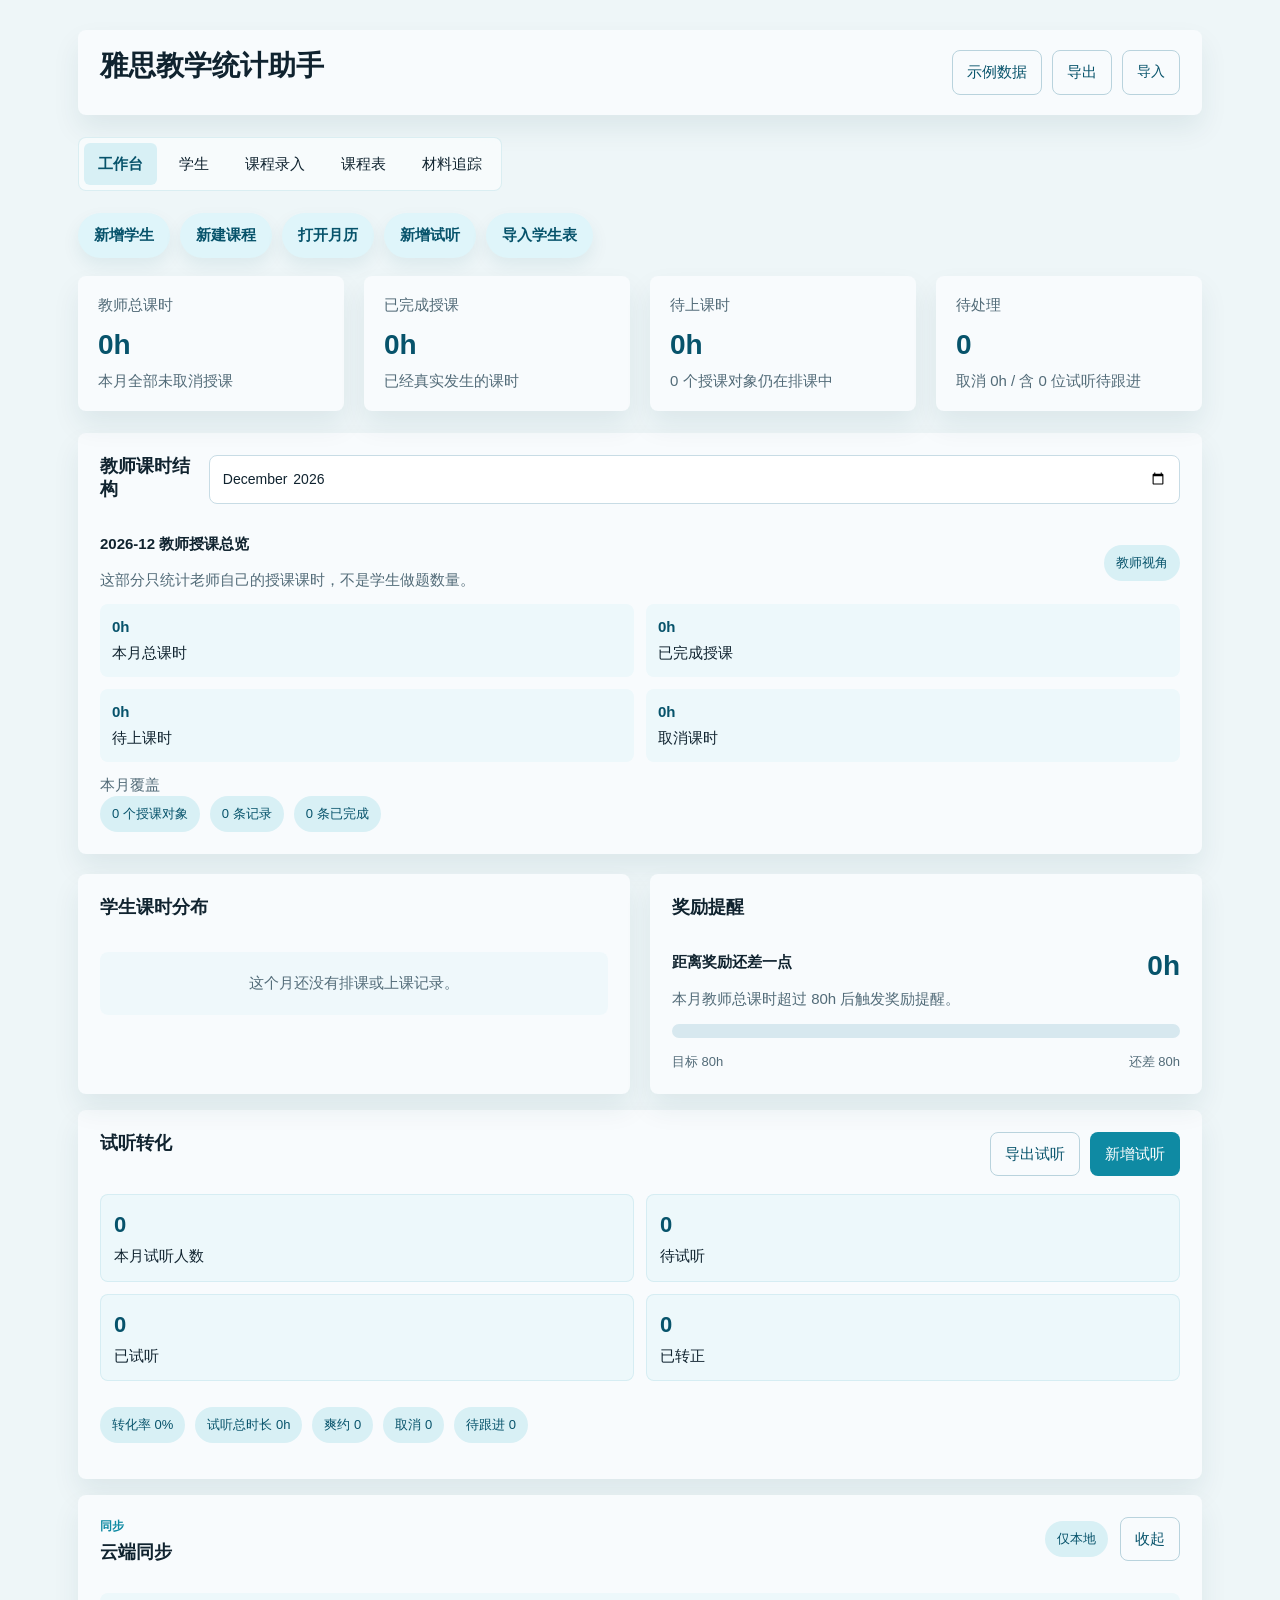
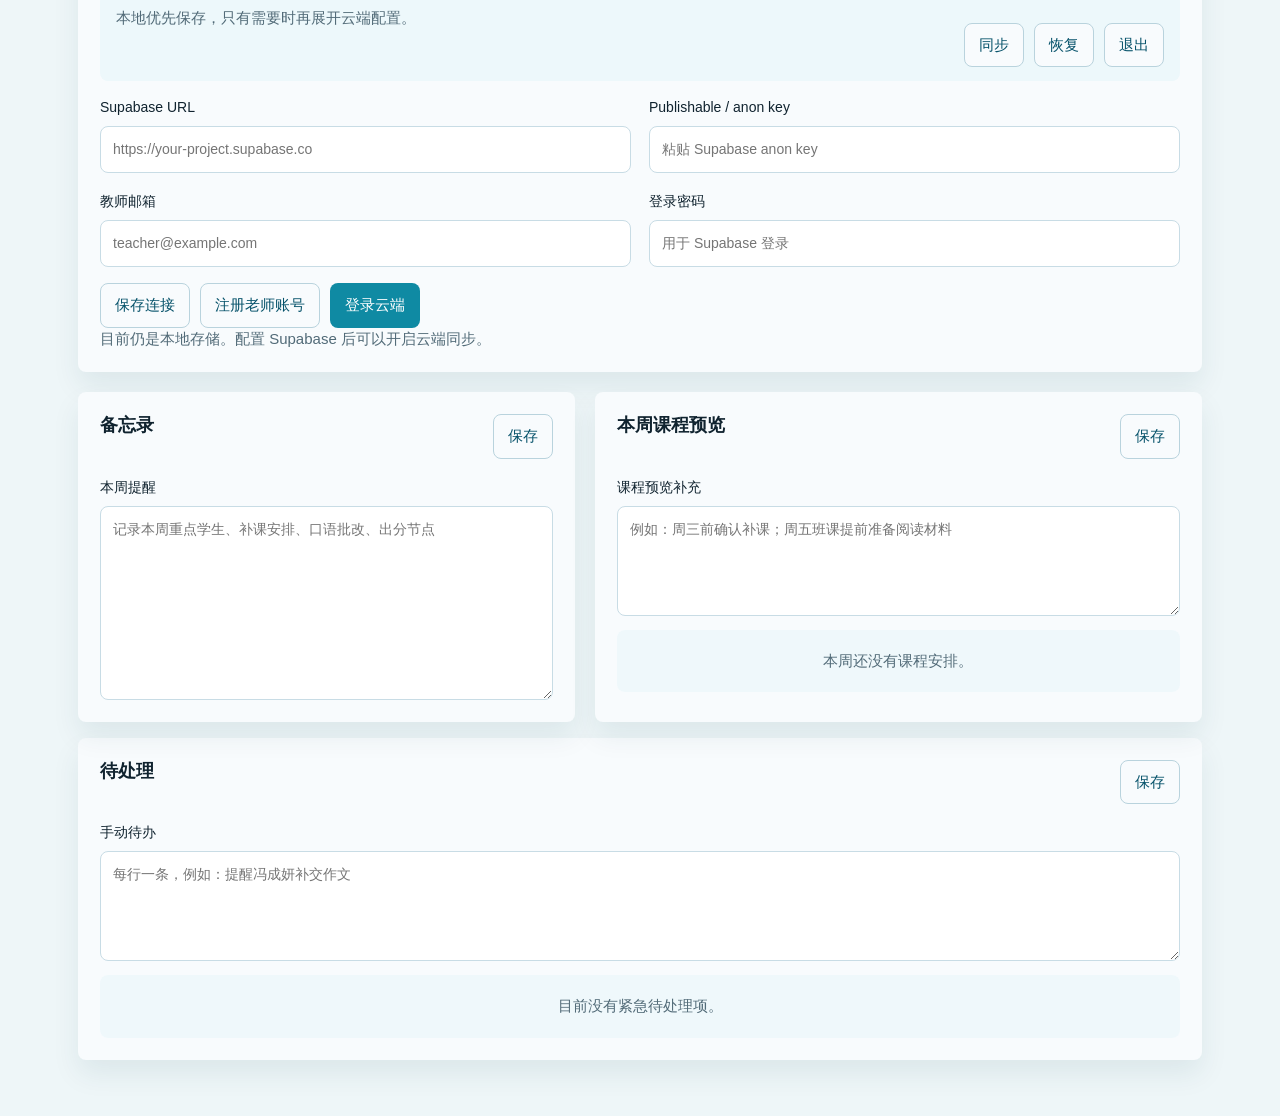
==== docs/index.html @ 9cd80e2d "Prepare GitHub Pages deployment" ====
<!DOCTYPE html>
<html lang="zh-CN">
  <head>
    <meta charset="UTF-8" />
    <meta name="viewport" content="width=device-width, initial-scale=1.0" />
    <title>雅思教学统计助手</title>
    <link rel="stylesheet" href="./style.css?v=20260521-publish" />
  </head>
  <body>
    <div class="app-shell">
      <header class="topbar">
        <div class="brand-block">
          <h1>雅思教学统计助手</h1>
        </div>
        <div class="top-actions">
          <button id="seedDemoBtn" class="ghost-btn">示例数据</button>
          <button id="exportBtn" class="ghost-btn">导出</button>
          <label class="ghost-btn import-btn">
            导入
            <input id="importInput" type="file" accept="application/json" />
          </label>
        </div>
      </header>

      <nav class="tab-bar" aria-label="主导航">
        <button class="tab-btn active" data-tab="dashboard">工作台</button>
        <button class="tab-btn" data-tab="students">学生</button>
        <button class="tab-btn" data-tab="records">课程录入</button>
        <button class="tab-btn" data-tab="schedule">课程表</button>
        <button class="tab-btn" data-tab="tracker">材料追踪</button>
      </nav>

      <section class="quick-actions" aria-label="快捷操作">
        <button class="quick-action-btn" data-quick-target="students">新增学生</button>
        <button class="quick-action-btn" data-quick-target="records">新建课程</button>
        <button class="quick-action-btn" data-quick-target="schedule">打开月历</button>
        <button class="quick-action-btn" id="openTrialModalBtn" type="button">新增试听</button>
        <button class="quick-action-btn" data-quick-trigger="student-import">导入学生表</button>
      </section>

      <section class="stats-strip" id="summaryGrid"></section>

      <main>
        <section class="tab-panel active" id="dashboard">
          <article class="panel-card priority-panel">
            <div class="panel-head">
              <h2>教师课时结构</h2>
              <input id="monthPicker" type="month" />
            </div>
            <div id="teacherOverviewPanel"></div>
          </article>

          <div class="dashboard-grid">
            <article class="panel-card">
              <div class="panel-head">
                <h2>学生课时分布</h2>
              </div>
              <div id="monthlyHours" class="stack-list compact"></div>
            </article>

            <article class="panel-card">
              <div class="panel-head">
                <h2>奖励提醒</h2>
              </div>
              <div id="rewardPanel"></div>
            </article>
          </div>

          <article class="panel-card full-width">
            <div class="panel-head">
              <h2>试听转化</h2>
              <div class="panel-actions">
                <button id="dashboardTrialExportBtn" type="button" class="ghost-btn">导出试听</button>
                <button id="dashboardTrialCreateBtn" type="button" class="primary-btn">新增试听</button>
              </div>
            </div>
            <div id="trialOverviewPanel"></div>
          </article>

          <article class="panel-card full-width cloud-panel" id="cloudPanel">
            <div class="cloud-card-head">
              <div>
                <div class="panel-kicker">同步</div>
                <h2>云端同步</h2>
              </div>
              <div class="cloud-summary-meta">
                <span id="cloudStatusBadge" class="tag">仅本地</span>
                <button id="toggleCloudPanelBtn" type="button" class="ghost-btn">收起</button>
              </div>
            </div>
            <div class="cloud-summary-bar">
              <div id="cloudSummaryText" class="cloud-summary-text">本地保存中，暂未连接云端。</div>
              <div class="cloud-actions compact-actions">
                <button id="cloudPushBtn" type="button" class="ghost-btn">同步</button>
                <button id="cloudPullBtn" type="button" class="ghost-btn">恢复</button>
                <button id="cloudLogoutBtn" type="button" class="ghost-btn">退出</button>
              </div>
            </div>
            <div id="cloudPanelBody" class="cloud-panel-body">
              <div class="cloud-grid">
                <label>
                  Supabase URL
                  <input id="cloudUrl" type="url" placeholder="https://your-project.supabase.co" />
                </label>
                <label>
                  Publishable / anon key
                  <input id="cloudAnonKey" type="password" placeholder="粘贴 Supabase anon key" />
                </label>
                <label>
                  教师邮箱
                  <input id="cloudEmail" type="email" placeholder="teacher@example.com" />
                </label>
                <label>
                  登录密码
                  <input id="cloudPassword" type="password" placeholder="用于 Supabase 登录" />
                </label>
              </div>
              <div class="cloud-actions">
                <button id="saveCloudConfigBtn" type="button" class="ghost-btn">保存连接</button>
                <button id="cloudSignUpBtn" type="button" class="ghost-btn">注册老师账号</button>
                <button id="cloudLoginBtn" type="button" class="primary-btn">登录云端</button>
              </div>
            </div>
            <div id="cloudStatusText" class="stack-meta">目前仍是本地存储。配置 Supabase 后可以开启云端同步。</div>
          </article>

          <div class="dashboard-grid dashboard-secondary">
            <article class="panel-card">
              <div class="panel-head">
                <h2>备忘录</h2>
                <button id="saveMemoBtn" type="button" class="ghost-btn">保存</button>
              </div>
              <label class="full-span">
                本周提醒
                <textarea id="memoInput" rows="8" placeholder="记录本周重点学生、补课安排、口语批改、出分节点"></textarea>
              </label>
            </article>

            <article class="panel-card">
              <div class="panel-head">
                <h2>本周课程预览</h2>
                <button id="saveWeekNoteBtn" type="button" class="ghost-btn">保存</button>
              </div>
              <label class="full-span dashboard-note">
                课程预览补充
                <textarea id="weekNoteInput" rows="4" placeholder="例如：周三前确认补课；周五班课提前准备阅读材料"></textarea>
              </label>
              <div id="dashboardWeekPanel" class="stack-list compact"></div>
            </article>
          </div>

          <article class="panel-card full-width">
            <div class="panel-head">
              <h2>待处理</h2>
              <button id="saveTodoBtn" type="button" class="ghost-btn">保存</button>
            </div>
            <label class="full-span dashboard-note">
              手动待办
              <textarea id="todoInput" rows="4" placeholder="每行一条，例如：提醒冯成妍补交作文"></textarea>
            </label>
            <div id="followUpList" class="stack-list"></div>
          </article>
        </section>

        <section class="tab-panel" id="students">
          <div class="workspace-grid">
            <article class="panel-card">
              <div class="panel-head">
                <h2>学生列表</h2>
                <div class="panel-actions">
                  <a class="ghost-btn" href="./student-import-template.xlsx" download>Excel范本</a>
                  <label class="ghost-btn import-btn">
                    导入学生Excel
                    <input id="studentExcelInput" type="file" accept=".xlsx,.csv" />
                  </label>
                </div>
              </div>
              <div id="studentList" class="stack-list"></div>
            </article>

            <article class="panel-card">
              <div class="panel-head">
                <h2>学生资料</h2>
              </div>
              <form id="studentForm" class="form-grid">
                <input type="hidden" id="studentId" />
                <label>
                  学生姓名
                  <input id="studentName" type="text" placeholder="例如：Luna" required />
                </label>
                <div class="field-shell">
                  <span class="field-title">考试类型</span>
                  <input id="studentExam" type="hidden" />
                  <div id="studentExamPicker" class="segmented-row"></div>
                </div>
                <div class="field-shell">
                  <span class="field-title">语言基础</span>
                  <input id="studentFoundation" type="hidden" />
                  <div id="studentFoundationPicker" class="segmented-row"></div>
                </div>
                <label>
                  当前基础分数
                  <input id="studentFoundationScore" type="text" placeholder="例如：IELTS 5.5 / TOEFL 80" />
                </label>
                <div class="field-shell">
                  <div class="field-head">
                    <span class="field-title">目标分数</span>
                    <strong id="studentTargetDisplay">6.5</strong>
                  </div>
                  <input id="studentTargetRange" type="range" />
                  <div id="studentTargetTicks" class="range-ticks"></div>
                </div>
                <input id="studentTarget" type="hidden" />
                <label>
                  考试日期
                  <input id="studentExamDate" type="date" />
                </label>
                <div class="field-shell full-span">
                  <span class="field-title">课程类型</span>
                  <input id="studentCourseMode" type="hidden" />
                  <div id="studentCourseModePicker" class="segmented-row"></div>
                  <div class="form-grid compact-grid">
                    <label>
                      套餐
                      <select id="studentPackagePlan"></select>
                    </label>
                    <label>
                      课时量
                      <input id="studentPackageHours" type="number" min="0" step="1" placeholder="可手动调整" />
                    </label>
                  </div>
                </div>
                <label id="studentClassNameField" class="full-span" hidden>
                  所属班级（班课用）
                  <input id="studentClassName" type="text" list="classNameSuggestions" placeholder="例如：雅思强化春季班" />
                </label>
                <datalist id="classNameSuggestions"></datalist>
                <label>
                  匹配助教
                  <select id="studentAssistant">
                    <option value="未匹配">未匹配</option>
                    <option value="Polla">Polla</option>
                    <option value="其他助教">其他助教</option>
                  </select>
                </label>
                <label class="full-span">
                  备注
                  <textarea id="studentNotes" rows="4" placeholder="记录考试日期、学习风格或特殊情况"></textarea>
                </label>
                <div class="form-actions full-span">
                  <button type="submit" class="primary-btn">保存学生</button>
                  <button type="button" id="resetStudentBtn" class="ghost-btn">清空</button>
                </div>
              </form>
            </article>
          </div>
        </section>

        <section class="tab-panel" id="records">
          <div class="workspace-grid record-workspace">
            <article class="panel-card">
              <div class="panel-head">
                <h2>课程录入</h2>
              </div>
              <form id="recordForm" class="record-form">
                <input type="hidden" id="recordId" />
                <input type="hidden" id="recordDuration" />

                <div class="form-grid">
                  <label>
                    授课对象
                    <select id="recordStudent" required></select>
                  </label>
                  <label>
                    日期
                    <input id="recordDate" type="date" required />
                  </label>
                  <label>
                    状态
                    <select id="recordStatus">
                      <option value="scheduled">已排课</option>
                      <option value="completed">已完成</option>
                      <option value="cancelled">已取消</option>
                    </select>
                  </label>
                </div>
                <div id="recordTargetMeta" class="tracker-summary"></div>
                <div class="record-compact-bar">
                  <div id="recordSectionSummary" class="stack-meta">已自动收起低频项。</div>
                  <button id="collapseRecordSectionsBtn" type="button" class="ghost-btn">收起次要项</button>
                </div>

                <section class="form-section">
                  <div class="section-head">
                    <h3>本节课聚焦</h3>
                    <p>先选主讲方向，再补一句课堂总结；其他区域只在这节课确实涉及的时候填写。</p>
                  </div>
                  <input id="recordLessonFocus" type="hidden" />
                  <div id="recordLessonFocusPicker" class="segmented-row"></div>
                  <label class="full-span">
                    本节课核心内容
                    <textarea id="recordLessonSummary" rows="3" placeholder="例如：听力 Part3 定位 + 选择题陷阱拆解；口语 Part2 先搭故事线，再补细节"></textarea>
                  </label>
                  <div id="recordFocusHint" class="section-inline-note"></div>
                </section>

                <section class="form-section interaction-section is-collapsible" data-record-section="interaction">
                  <div class="section-head section-head-collapsible">
                    <h3>老师交互（可选）</h3>
                    <p>只记录值得回看的提问、回应和下次引导。</p>
                    <button type="button" class="ghost-btn section-toggle-btn" data-toggle-record-section="interaction">展开</button>
                  </div>
                  <div class="form-section-body">
                    <div class="interaction-grid">
                      <label>
                        课堂提问
                        <textarea id="recordTeacherPrompt" rows="3" placeholder="例如：让学生复述 Part3 选择题定位步骤，并追问为什么排除 B"></textarea>
                      </label>
                      <label>
                        学生回应
                        <textarea id="recordStudentResponse" rows="3" placeholder="例如：能说出关键词，但同义替换判断还不够稳定"></textarea>
                      </label>
                      <label class="full-span">
                        下次引导
                        <textarea id="recordNextGuidance" rows="3" placeholder="例如：下节课先用 10 分钟口头复盘定位流程，再进入新题训练"></textarea>
                      </label>
                    </div>
                    <div class="interaction-presets" aria-label="常用交互模板">
                      <button type="button" class="chip-btn" data-interaction-preset="复述解题步骤">复述步骤</button>
                      <button type="button" class="chip-btn" data-interaction-preset="解释错误原因">解释错因</button>
                      <button type="button" class="chip-btn" data-interaction-preset="限时口头反馈">口头反馈</button>
                      <button type="button" class="chip-btn" data-interaction-preset="下次先复盘">下次复盘</button>
                    </div>
                  </div>
                </section>

                <section class="form-section">
                  <div class="section-head">
                    <h3>上课时间</h3>
                    <p>用时段来记录一节课，让老师和学生都能看到时间投入的分量。</p>
                  </div>
                  <div class="time-zone-card">
                    <div class="form-grid compact-grid">
                      <label>
                        开始时间
                        <input id="recordStartTime" type="time" required />
                      </label>
                      <label>
                        结束时间
                        <input id="recordEndTime" type="time" required />
                      </label>
                    </div>
                    <div class="time-preset-row" aria-label="常用课时时长">
                      <button type="button" class="chip-btn" data-duration-hours="1">1h</button>
                      <button type="button" class="chip-btn" data-duration-hours="1.5">1.5h</button>
                      <button type="button" class="chip-btn" data-duration-hours="2">2h</button>
                      <button type="button" class="chip-btn" data-duration-hours="3">3h</button>
                    </div>
                    <div class="time-weight">
                      <div class="time-weight-meta">
                        <span class="field-title">本节课时长</span>
                        <strong id="recordDurationDisplay">2.0h</strong>
                      </div>
                      <div class="time-weight-track">
                        <div id="recordTimeWeightBar" class="time-weight-bar"></div>
                      </div>
                      <div class="time-weight-notes">
                        <span>08:00</span>
                        <span>12:00</span>
                        <span>16:00</span>
                        <span>20:00</span>
                        <span>24:00</span>
                      </div>
                    </div>
                  </div>
                </section>

                <section class="form-section is-collapsible" data-record-section="lesson-tags">
                  <div class="section-head section-head-collapsible">
                    <h3>授课内容</h3>
                    <p>这里只放这节课真正讲到的模块。没有覆盖的板块可以不填，不需要把听说读写都勾一遍。</p>
                    <button type="button" class="ghost-btn section-toggle-btn" data-toggle-record-section="lesson-tags">展开</button>
                  </div>
                  <div class="form-section-body">
                    <div id="lessonTagPicker" class="chip-grid"></div>
                    <div class="custom-module-row">
                      <input id="customLessonTagInput" type="text" placeholder="输入新的课堂模块，例如：口语模考" />
                      <button id="addCustomLessonTagBtn" type="button" class="ghost-btn">添加模块</button>
                    </div>
                  </div>
                </section>

                <section class="form-section teaching-content-section is-collapsible" data-record-section="materials">
                  <div class="section-head section-head-collapsible">
                    <h3>教材模块（可选）</h3>
                    <p>如果这节课用了具体题号，再补在这里。口语课、策略课或讲评课可以直接略过。</p>
                    <button type="button" class="ghost-btn section-toggle-btn" data-toggle-record-section="materials">展开</button>
                  </div>
                  <div class="form-section-body">
                    <div class="material-builder">
                      <div class="builder-grid">
                        <label>
                          模块
                          <select id="builderModule">
                            <option value="listening">剑雅听力</option>
                            <option value="reading">剑雅阅读</option>
                            <option value="external-reading">外刊精读</option>
                          </select>
                        </label>
                        <label>
                          套数
                          <select id="builderSeries"></select>
                        </label>
                        <label>
                          Test
                          <select id="builderTest">
                            <option value="1">Test 1</option>
                            <option value="2">Test 2</option>
                            <option value="3">Test 3</option>
                            <option value="4">Test 4</option>
                          </select>
                        </label>
                      </div>

                      <div id="builderPartPicker" class="chip-grid"></div>

                      <div class="form-actions">
                        <button type="button" id="addCompletedMaterialsBtn" class="primary-btn">加入本次课堂</button>
                        <button type="button" id="addAssignedMaterialsBtn" class="ghost-btn">加入课后作业</button>
                      </div>
                    </div>
                  </div>
                </section>

                <section class="form-section preview-section is-collapsible" data-record-section="preview">
                  <div class="section-head section-head-collapsible">
                    <h3>已选内容</h3>
                    <p>这里会汇总你刚刚加进来的课堂题号和作业题号。</p>
                    <button type="button" class="ghost-btn section-toggle-btn" data-toggle-record-section="preview">展开</button>
                  </div>
                  <div class="form-section-body preview-section-body">
                    <div>
                      <div class="section-mini">本次课堂</div>
                      <div id="completedPreview" class="preview-list"></div>
                    </div>
                    <div>
                      <div class="section-mini">课后作业</div>
                      <div id="assignedPreview" class="preview-list"></div>
                    </div>
                  </div>
                </section>

                <section class="form-section teaching-content-section is-collapsible" data-record-section="writing">
                  <div class="section-head section-head-collapsible">
                    <h3>写作补充（如本节涉及）</h3>
                    <p>只有这节课真的讲到写作，再记录 Task 题型和课堂表现。</p>
                    <button type="button" class="ghost-btn section-toggle-btn" data-toggle-record-section="writing">展开</button>
                  </div>
                  <div class="form-section-body">
                    <div class="writing-panel">
                      <div class="section-mini">Task 1 题型</div>
                      <div id="writingTask1Picker" class="chip-grid"></div>
                      <div class="section-mini">Task 2 题型</div>
                      <div id="writingTask2Picker" class="chip-grid"></div>
                      <label class="full-span">
                        写作情况
                        <textarea id="recordWritingNote" rows="3" placeholder="例如：Task2审题偏宽，段落论证需要补例子"></textarea>
                      </label>
                    </div>
                  </div>
                </section>

                <section class="form-section is-collapsible" data-record-section="suggestions">
                  <div class="section-head section-head-collapsible">
                    <h3>自动建议</h3>
                    <p>一对一会按个人进度推荐下一题；班课请按班级进度手动布置。</p>
                    <button type="button" class="ghost-btn section-toggle-btn" data-toggle-record-section="suggestions">展开</button>
                  </div>
                  <div class="form-section-body">
                    <div id="recordSuggestionBox" class="suggestion-row"></div>
                  </div>
                </section>

                <section class="form-section homework-section is-collapsible" data-record-section="homework">
                  <div class="section-head section-head-collapsible">
                    <h3>课后作业（可空）</h3>
                    <p>有作业就写，没有也可以直接保存。</p>
                    <button type="button" class="ghost-btn section-toggle-btn" data-toggle-record-section="homework">收起</button>
                  </div>
                  <div class="form-section-body">
                    <div class="form-grid">
                      <label>
                        上次作业完成度（选填）
                        <input id="recordHomeworkCompletion" type="number" min="0" max="100" step="5" value="0" />
                      </label>
                      <label class="full-span">
                        本次课后作业（可空）
                        <textarea id="recordHomeworkNote" rows="3" placeholder="例如：复听 C16 Test3 Part3；整理选择题陷阱；写一篇 Task2 提纲"></textarea>
                      </label>
                    </div>
                  </div>
                </section>

                <section class="form-section is-collapsible" data-record-section="feedback">
                  <div class="section-head section-head-collapsible">
                    <h3>课程反馈预览</h3>
                    <p>系统会优先抓取本节课核心内容，再结合作业安排，自动生成一版可直接发送的反馈。</p>
                    <button type="button" class="ghost-btn section-toggle-btn" data-toggle-record-section="feedback">展开</button>
                  </div>
                  <div class="form-section-body">
                    <div class="helper-box">
                      <textarea id="recordFeedbackPreview" class="feedback-preview" rows="6" readonly placeholder="录入课堂内容和课后作业后，这里会自动生成课程反馈"></textarea>
                      <div class="form-actions">
                        <button id="copyRecordFeedbackBtn" type="button" class="primary-btn">复制课程反馈</button>
                      </div>
                    </div>
                  </div>
                </section>

                <section class="form-section is-collapsible" data-record-section="notes">
                  <div class="section-head section-head-collapsible">
                    <h3>课堂备注</h3>
                    <p>只在需要补充课堂表现、学生反应或下节课目标时再展开。</p>
                    <button type="button" class="ghost-btn section-toggle-btn" data-toggle-record-section="notes">展开</button>
                  </div>
                  <div class="form-section-body">
                    <label class="full-span">
                      课堂备注
                      <textarea id="recordNotes" rows="3" placeholder="补充课堂表现、问题点或下节课目标"></textarea>
                    </label>
                  </div>
                </section>

                <div class="form-actions">
                  <button id="saveRecordBtn" type="submit" class="primary-btn">保存记录</button>
                  <button id="saveAndCopyRecordBtn" type="submit" class="ghost-btn">保存并复制反馈</button>
                  <button type="button" id="resetRecordBtn" class="ghost-btn">清空</button>
                  <div id="recordSaveStatus" class="save-status" aria-live="polite"></div>
                </div>
              </form>
            </article>
            <div id="recordList" hidden></div>
          </div>
        </section>

        <section class="tab-panel" id="schedule">
          <article class="panel-card">
            <div class="panel-head">
              <div>
                <div class="panel-kicker">班课 · 试听 · 课表</div>
                <h2>月历课程表</h2>
              </div>
              <div class="panel-actions">
                <button id="scheduleTrialCreateBtn" type="button" class="primary-btn">新增试听</button>
                <button id="trialExportBtn" type="button" class="ghost-btn">导出试听</button>
                <button id="scheduleTodayBtn" type="button" class="ghost-btn">今天</button>
                <input id="scheduleAnchorDate" type="month" />
              </div>
            </div>
            <div id="scheduleInsightPanel" class="schedule-insight-grid"></div>
            <div id="scheduleWeekRange" class="tracker-summary"></div>
            <div id="scheduleWeekHeader" class="schedule-week-header"></div>
            <div id="scheduleBoard" class="schedule-board"></div>
          </article>

          <div class="schedule-workspace">
            <article class="panel-card">
              <div class="panel-head">
                <h2>当天课程</h2>
              </div>
              <div id="scheduleAgenda" class="stack-list"></div>
            </article>

            <article class="panel-card">
              <div class="panel-head">
                <h2>班课进度</h2>
              </div>
              <div id="classCohortPanel" class="stack-list compact"></div>
            </article>
          </div>

          <article class="panel-card full-width">
            <div class="panel-head">
              <h2>试听名单</h2>
              <div class="panel-actions">
                <button id="scheduleTrialCreateSecondaryBtn" type="button" class="ghost-btn">录入试听</button>
              </div>
            </div>
            <div id="trialPipelinePanel" class="trial-pipeline"></div>
            <div id="trialList" class="stack-list"></div>
          </article>
        </section>

        <section class="tab-panel" id="tracker">
          <article class="panel-card">
            <div class="filter-grid">
              <label>
                学生
                <select id="trackerStudent"></select>
              </label>
              <label>
                模块
                <select id="trackerModule">
                  <option value="listening">剑雅听力</option>
                  <option value="reading">剑雅阅读</option>
                  <option value="external-reading">外刊精读</option>
                </select>
              </label>
              <label>
                套数
                <select id="trackerSeries"></select>
              </label>
            </div>

            <div id="trackerSummary" class="tracker-summary"></div>

            <div class="helper-box">
              <div class="section-mini">推荐下次布置</div>
              <div id="trackerSuggestions" class="suggestion-row"></div>
            </div>
          </article>

          <div class="dashboard-grid tracker-grid">
            <article class="panel-card">
              <div class="panel-head">
                <h2>待完成</h2>
              </div>
              <div id="pendingMaterials" class="stack-list compact"></div>
            </article>
            <article class="panel-card">
              <div class="panel-head">
                <h2>最近完成</h2>
              </div>
              <div id="completedMaterials" class="stack-list compact"></div>
            </article>
          </div>

          <article class="panel-card full-width">
            <div class="panel-head">
              <h2>材料总表</h2>
            </div>
            <div id="trackerCatalog" class="catalog-grid"></div>
          </article>
        </section>
      </main>
    </div>

    <div id="trialModal" class="modal-shell" hidden>
      <div id="trialModalBackdrop" class="modal-backdrop"></div>
      <div class="modal-dialog" role="dialog" aria-modal="true" aria-labelledby="trialModalTitle">
        <div class="panel-head">
          <div>
            <div class="panel-kicker">试听</div>
            <h2 id="trialModalTitle">试听学生录入</h2>
          </div>
          <button id="closeTrialModalBtn" type="button" class="ghost-btn">关闭</button>
        </div>
        <form id="trialForm" class="form-grid">
          <input type="hidden" id="trialId" />
          <label>
            学生姓名
            <input id="trialName" type="text" placeholder="例如：Mia" required />
          </label>
          <label>
            联系方式
            <input id="trialContact" type="text" placeholder="微信 / 手机 / 备注" />
          </label>
          <label>
            来源渠道
            <select id="trialSource">
              <option value="转介绍">转介绍</option>
              <option value="社媒">社媒</option>
              <option value="老学员">老学员</option>
              <option value="校区咨询">校区咨询</option>
              <option value="其他">其他</option>
            </select>
          </label>
          <label>
            考试类型
            <select id="trialExam">
              <option value="IELTS">IELTS</option>
              <option value="TOEFL">TOEFL</option>
              <option value="PTE">PTE</option>
              <option value="DET">DET</option>
            </select>
          </label>
          <label>
            当前基础
            <select id="trialFoundation">
              <option value="零基础">零基础</option>
              <option value="薄弱">薄弱</option>
              <option value="中等">中等</option>
              <option value="较稳">较稳</option>
              <option value="冲分">冲分</option>
            </select>
          </label>
          <label>
            目标分数
            <input id="trialTarget" type="text" placeholder="例如：6.5" />
          </label>
          <label>
            试听日期
            <input id="trialDate" type="date" required />
          </label>
          <label>
            试听形式
            <select id="trialMode">
              <option value="线上">线上</option>
              <option value="线下">线下</option>
            </select>
          </label>
          <label>
            开始时间
            <input id="trialStartTime" type="time" required />
          </label>
          <label>
            结束时间
            <input id="trialEndTime" type="time" required />
          </label>
          <label>
            试听状态
            <select id="trialStatus">
              <option value="scheduled">已预约</option>
              <option value="completed">已试听</option>
              <option value="no-show">爽约</option>
              <option value="cancelled">取消</option>
              <option value="converted">已转正</option>
              <option value="paused">暂不跟进</option>
            </select>
          </label>
          <label>
            下次跟进
            <input id="trialFollowUpDate" type="date" />
          </label>
          <label class="full-span">
            试听情况
            <textarea id="trialFeedback" rows="3" placeholder="记录课堂反馈、意向程度、家长反应"></textarea>
          </label>
          <label class="full-span">
            备注
            <textarea id="trialNotes" rows="3" placeholder="记录价格沟通、待回访点、材料需求"></textarea>
          </label>
          <div class="form-actions full-span">
            <button id="cancelTrialBtn" type="button" class="ghost-btn">取消</button>
            <button type="submit" class="primary-btn">保存试听</button>
            <button id="resetTrialBtn" type="button" class="ghost-btn">清空</button>
          </div>
        </form>
      </div>
    </div>

    <script src="./app.js?v=20260521-publish"></script>
  </body>
</html>
---- docs/style.css ----
:root {
  color-scheme: light;
  --bg: #eef6f8;
  --panel: #f8fbfd;
  --panel-strong: #ffffff;
  --line: #c8dce5;
  --text: #10232f;
  --muted: #526b78;
  --brand: #0f8aa3;
  --brand-deep: #07536b;
  --brand-soft: #d8f0f5;
  --brand-soft-2: #edf8fb;
  --trial: #4f7ecb;
  --trial-soft: #dde8ff;
  --trial-soft-2: #f3f7ff;
  --warn: #6b8f2a;
  --danger: #b84a62;
  --shadow: 0 14px 28px rgba(15, 63, 82, 0.08);
  --font-ui: "SF Pro Text", "PingFang SC", "Hiragino Sans GB", "Microsoft YaHei", sans-serif;
  font-family: var(--font-ui);
}

* {
  box-sizing: border-box;
}

[hidden] {
  display: none !important;
}

body {
  margin: 0;
  background: var(--bg);
  color: var(--text);
  font-family: var(--font-ui);
  font-size: 15px;
  line-height: 1.5;
}

body.modal-open {
  overflow: hidden;
}

button,
input,
select,
textarea {
  font: inherit;
}

button:focus-visible,
a:focus-visible,
input:focus-visible,
select:focus-visible,
textarea:focus-visible {
  outline: 2px solid rgba(15, 138, 163, 0.58);
  outline-offset: 2px;
}

a {
  text-decoration: none;
}

button,
.import-btn {
  cursor: pointer;
}

.app-shell {
  max-width: 1180px;
  margin: 0 auto;
  padding: 30px 28px 56px;
}

.topbar {
  display: flex;
  justify-content: space-between;
  gap: 16px;
  align-items: flex-start;
  margin-bottom: 22px;
  padding: 20px 22px;
  border-radius: 8px;
  background: var(--panel);
  border: 0;
  box-shadow: var(--shadow);
}

.brand-block {
  min-width: 0;
}

.eyebrow {
  margin: 0 0 6px;
  color: var(--brand);
  font-size: 12px;
  font-weight: 700;
  letter-spacing: 0;
  text-transform: uppercase;
}

h1,
h2,
h3,
p {
  margin-top: 0;
}

h1 {
  margin-bottom: 0;
  font-size: 28px;
  line-height: 1.12;
  letter-spacing: 0;
}

h2 {
  font-size: 18px;
  line-height: 1.3;
}

h3 {
  font-size: 15px;
  line-height: 1.35;
}

.subcopy {
  max-width: 52ch;
  margin-bottom: 0;
  color: var(--muted);
  line-height: 1.6;
}

.top-actions,
.form-actions,
.panel-actions,
.cloud-actions,
.tracker-summary,
.suggestion-row {
  display: flex;
  gap: 10px;
  flex-wrap: wrap;
}

.primary-btn,
.ghost-btn,
.chip-btn,
.filter-chip,
.material-chip,
.preview-chip,
.import-btn {
  border: 1px solid transparent;
  border-radius: 8px;
  padding: 10px 14px;
  transition: background 180ms ease, border-color 180ms ease, color 180ms ease, transform 180ms ease;
}

.primary-btn {
  background: var(--brand);
  color: #fff;
}

.ghost-btn,
.import-btn {
  background: var(--panel);
  border-color: #b9d3dd;
  color: var(--brand-deep);
}

.chip-btn,
.filter-chip,
.material-chip,
.preview-chip {
  background: var(--brand-soft);
  color: var(--brand-deep);
}

.primary-btn:hover,
.ghost-btn:hover,
.chip-btn:hover,
.filter-chip:hover,
.material-chip:hover,
.preview-chip:hover,
.import-btn:hover {
  transform: translateY(-1px);
}

.import-btn input {
  display: none;
}

.stats-strip,
.dashboard-grid,
.dashboard-secondary,
.workspace-grid,
.form-grid,
.filter-grid,
.builder-grid {
  display: grid;
  gap: 20px;
}

.quick-actions {
  display: flex;
  flex-wrap: wrap;
  gap: 10px;
  margin-bottom: 18px;
}

.quick-action-btn {
  border: 0;
  border-radius: 999px;
  padding: 11px 16px;
  background: #dff5fa;
  color: var(--brand-deep);
  font-weight: 700;
  box-shadow: 0 8px 18px rgba(7, 83, 107, 0.08);
}

.stats-strip {
  grid-template-columns: repeat(4, minmax(0, 1fr));
  margin-bottom: 22px;
}

.dashboard-grid {
  grid-template-columns: repeat(2, minmax(0, 1fr));
  margin-top: 20px;
}

.dashboard-secondary {
  margin-top: 20px;
  grid-template-columns: minmax(0, 0.9fr) minmax(0, 1.1fr);
}

.cloud-panel {
  margin-top: 20px;
}

.cloud-card-head,
.cloud-summary-bar,
.cloud-summary-meta {
  display: flex;
  justify-content: space-between;
  gap: 12px;
  align-items: flex-start;
}

.cloud-card-head {
  margin-bottom: 14px;
}

.panel-kicker {
  margin-bottom: 6px;
  color: var(--brand);
  font-size: 12px;
  font-weight: 700;
  letter-spacing: 0;
}

.cloud-summary-meta {
  align-items: center;
}

.cloud-summary-bar {
  padding: 14px 16px;
  border-radius: 8px;
  background: var(--brand-soft-2);
}

.cloud-summary-text {
  color: var(--muted);
}

.cloud-panel-body {
  margin-top: 16px;
}

.cloud-panel.is-collapsed .cloud-panel-body {
  display: none;
}

.compact-actions {
  justify-content: flex-end;
}

.cloud-grid {
  display: grid;
  grid-template-columns: repeat(2, minmax(0, 1fr));
  gap: 18px;
}

.cloud-actions {
  margin-top: 16px;
}

.priority-panel {
  border-color: #95c5d2;
  background: #f3fbfd;
}

.workspace-grid {
  grid-template-columns: minmax(300px, 0.72fr) minmax(0, 1.28fr);
  align-items: start;
}

.record-workspace {
  max-width: 980px;
  margin: 0 auto;
  grid-template-columns: 1fr;
}

.tracker-grid {
  margin-top: 14px;
}

.schedule-insight-grid,
.schedule-workspace,
.trial-pipeline {
  display: grid;
  gap: 14px;
}

.schedule-insight-grid {
  grid-template-columns: repeat(4, minmax(0, 1fr));
  margin-bottom: 16px;
}

.schedule-workspace {
  grid-template-columns: minmax(0, 1.12fr) minmax(300px, 0.88fr);
  align-items: start;
  margin-top: 16px;
}

.trial-pipeline {
  grid-template-columns: repeat(4, minmax(0, 1fr));
  margin-bottom: 16px;
}

.summary-card,
.panel-card {
  background: var(--panel);
  border: 0;
  border-radius: 8px;
  box-shadow: var(--shadow);
}

.summary-card {
  min-height: 108px;
  padding: 18px 20px;
}

.summary-label,
label,
.section-head p,
.section-mini,
.summary-note,
.stack-meta,
.catalog-status,
.field-title,
.time-weight-notes,
.schedule-day-label,
.schedule-empty {
  color: var(--muted);
}

.summary-value {
  margin: 8px 0 4px;
  font-size: 28px;
  font-weight: 700;
  color: var(--brand-deep);
}

.tab-bar {
  display: inline-flex;
  gap: 8px;
  padding: 6px;
  margin-bottom: 22px;
  border-radius: 8px;
  background: rgba(248, 252, 253, 0.86);
  border: 0;
  box-shadow: inset 0 0 0 1px rgba(15, 138, 163, 0.12);
  position: sticky;
  top: 12px;
  z-index: 20;
  backdrop-filter: blur(12px);
}

.tab-btn {
  border: 0;
  background: transparent;
  color: var(--text);
  border-radius: 6px;
  padding: 10px 14px;
}

.tab-btn.active {
  background: var(--brand-soft);
  color: var(--brand-deep);
  font-weight: 600;
}

.tab-panel {
  display: none;
}

.tab-panel.active {
  display: block;
}

.panel-card {
  padding: 22px;
}

.panel-head,
.section-head {
  display: flex;
  justify-content: space-between;
  gap: 12px;
  align-items: flex-start;
}

.panel-head {
  margin-bottom: 18px;
}

.section-head p {
  margin-bottom: 0;
  font-size: 13px;
}

.full-width {
  margin-top: 16px;
}

.compact {
  gap: 14px;
}

.stack-list {
  display: grid;
  gap: 12px;
}

.stack-item {
  padding: 14px;
  border: 0;
  border-radius: 8px;
  background: var(--panel-strong);
}

.stack-item.is-current {
  box-shadow: inset 4px 0 0 var(--brand);
  background: var(--brand-soft-2);
}

.stack-item h3 {
  margin-bottom: 6px;
}

.stack-actions {
  display: flex;
  gap: 8px;
  flex-wrap: wrap;
  margin-top: 12px;
}

.record-compact-bar {
  display: flex;
  justify-content: space-between;
  gap: 12px;
  align-items: center;
  flex-wrap: wrap;
  padding: 12px 14px;
  border-radius: 8px;
  background: rgba(237, 248, 251, 0.72);
}

.record-form,
.form-grid,
.filter-grid,
.builder-grid {
  gap: 18px;
}

.form-grid {
  grid-template-columns: repeat(2, minmax(0, 1fr));
}

.filter-grid,
.builder-grid {
  grid-template-columns: repeat(3, minmax(0, 1fr));
}

.filter-grid {
  align-items: end;
}

label {
  display: grid;
  gap: 8px;
  font-size: 14px;
  color: var(--text);
}

.field-shell {
  display: grid;
  gap: 12px;
  padding: 16px;
  border: 0;
  border-radius: 8px;
  background: var(--brand-soft-2);
}

.field-head {
  display: flex;
  align-items: center;
  justify-content: space-between;
  gap: 10px;
}

.field-head strong {
  color: var(--brand-deep);
  font-size: 15px;
}

.segmented-row {
  display: flex;
  flex-wrap: wrap;
  gap: 10px;
}

.range-ticks {
  display: grid;
  gap: 8px;
  font-size: 12px;
  color: var(--muted);
}

#studentTargetTicks {
  grid-template-columns: repeat(6, minmax(0, 1fr));
}

.range-ticks span {
  text-align: center;
}

.compact-grid {
  align-items: start;
}

input,
select,
textarea {
  width: 100%;
  border: 1px solid var(--line);
  border-radius: 8px;
  padding: 12px;
  background: var(--panel-strong);
  color: var(--text);
  font-size: 14px;
}

textarea {
  resize: vertical;
  min-height: 108px;
}

input[type="range"] {
  padding: 0;
  border: 0;
  background: transparent;
  appearance: none;
  height: 26px;
}

input[type="range"]::-webkit-slider-runnable-track {
  height: 8px;
  border-radius: 999px;
  background: linear-gradient(90deg, #bce8f0, #0f8aa3);
}

input[type="range"]::-webkit-slider-thumb {
  appearance: none;
  width: 20px;
  height: 20px;
  margin-top: -6px;
  border-radius: 50%;
  background: var(--brand-deep);
  border: 3px solid #ffffff;
  box-shadow: 0 4px 12px rgba(46, 109, 88, 0.2);
}

input[type="range"]::-moz-range-track {
  height: 8px;
  border-radius: 999px;
  background: linear-gradient(90deg, #bce8f0, #0f8aa3);
}

input[type="range"]::-moz-range-thumb {
  width: 20px;
  height: 20px;
  border: 3px solid #ffffff;
  border-radius: 50%;
  background: var(--brand-deep);
  box-shadow: 0 4px 12px rgba(46, 109, 88, 0.2);
}

select:disabled {
  opacity: 0.5;
}

.full-span {
  grid-column: 1 / -1;
}

.form-section {
  margin: 26px 0;
  padding-top: 4px;
  border-top: 0;
}

.form-section.is-collapsible {
  padding: 16px 18px;
  border-radius: 8px;
  background: rgba(246, 251, 253, 0.78);
}

.section-head-collapsible {
  display: grid;
  grid-template-columns: minmax(0, 1fr) auto;
  gap: 6px 12px;
  align-items: center;
}

.section-head-collapsible h3,
.section-head-collapsible p {
  grid-column: 1;
}

.section-head-collapsible .section-toggle-btn {
  grid-column: 2;
  grid-row: 1 / span 2;
}

.section-toggle-btn {
  flex: 0 0 auto;
  min-width: 76px;
}

.form-section-body {
  margin-top: 14px;
}

.form-section.is-collapsible.is-collapsed .form-section-body {
  display: none;
}

.form-section.is-collapsible.is-collapsed {
  margin: 18px 0;
}

.form-section.is-collapsible.is-collapsed .section-head {
  margin-bottom: 0;
}

.chip-grid,
.preview-list {
  display: flex;
  flex-wrap: wrap;
  gap: 12px;
}

.module-group {
  display: grid;
  gap: 10px;
  padding: 12px;
  border-radius: 8px;
  background: rgba(248, 252, 253, 0.86);
}

.module-group:last-child {
  border-bottom: 0;
}

.filter-chip,
.material-chip {
  background: var(--brand-soft-2);
  border-color: transparent;
}

.filter-chip.is-active,
.material-chip.is-active {
  background: var(--brand);
  border-color: var(--brand);
  color: #fff;
}

.helper-box {
  padding: 16px;
  border-radius: 8px;
  border: 0;
  background: var(--brand-soft-2);
  margin-top: 14px;
}

.section-inline-note {
  display: flex;
  gap: 10px;
  flex-wrap: wrap;
  margin-top: 14px;
}

.feedback-preview {
  min-height: 164px;
  background: #fbfdff;
}

.feedback-preview[readonly] {
  color: var(--text);
}

.preview-section {
  display: grid;
  grid-template-columns: repeat(2, minmax(0, 1fr));
  gap: 14px;
}

.preview-section-body {
  display: grid;
  grid-template-columns: repeat(2, minmax(0, 1fr));
  gap: 14px;
}

.writing-panel {
  display: grid;
  gap: 12px;
  margin-top: 14px;
  padding: 16px;
  border: 0;
  border-radius: 8px;
  background: #f2f8fb;
}

.interaction-section {
  background: rgba(240, 248, 251, 0.86);
}

.interaction-grid {
  display: grid;
  grid-template-columns: repeat(2, minmax(0, 1fr));
  gap: 14px;
}

.interaction-presets {
  display: flex;
  flex-wrap: wrap;
  gap: 10px;
  margin-top: 14px;
}

.interaction-presets .chip-btn {
  min-height: 40px;
}

#recordLessonSummary,
#recordHomeworkNote,
#recordTeacherPrompt,
#recordStudentResponse,
#recordNextGuidance {
  min-height: 92px;
}

.teaching-content-section {
  background: rgba(238, 248, 251, 0.62);
  border-radius: 8px;
  padding: 18px;
}

.preview-chip {
  display: inline-flex;
  align-items: center;
  gap: 8px;
  padding: 8px 12px;
  border-radius: 999px;
}

.preview-chip button {
  border: 0;
  background: transparent;
  color: var(--brand-deep);
  padding: 0;
}

.tag {
  display: inline-flex;
  align-items: center;
  border-radius: 999px;
  padding: 8px 12px;
  background: var(--brand-soft);
  color: var(--brand-deep);
  font-size: 13px;
}

.tracker-summary {
  margin: 14px 0;
}

#trackerSuggestions {
  display: grid;
  grid-template-columns: repeat(auto-fit, minmax(150px, 1fr));
  gap: 12px;
}

#trackerSuggestions .chip-btn {
  min-height: 44px;
  justify-content: center;
  text-align: center;
  white-space: nowrap;
}

.chip-btn {
  display: inline-flex;
  align-items: center;
}

.dashboard-note {
  margin-bottom: 14px;
}

.focus-card {
  display: grid;
  gap: 12px;
}

.trial-overview-grid {
  display: grid;
  grid-template-columns: repeat(5, minmax(0, 1fr));
  gap: 12px;
}

.trial-stat {
  padding: 14px;
  border-radius: 8px;
  background: var(--brand-soft-2);
  box-shadow: inset 0 0 0 1px rgba(15, 138, 163, 0.1);
}

.trial-stat strong {
  display: block;
  margin-bottom: 4px;
  color: var(--brand-deep);
  font-size: 22px;
}

.trial-meta-line {
  margin-top: 12px;
  color: var(--muted);
}

.focus-title {
  display: flex;
  justify-content: space-between;
  align-items: center;
  gap: 10px;
}

.mini-grid {
  display: grid;
  grid-template-columns: repeat(2, minmax(0, 1fr));
  gap: 12px;
}

.mini-stat {
  padding: 12px;
  border-radius: 8px;
  background: var(--brand-soft-2);
  border: 0;
}

.mini-stat strong {
  display: block;
  margin-bottom: 4px;
  color: var(--brand-deep);
}

.reward-card {
  display: grid;
  gap: 14px;
}

.reward-head,
.reward-foot {
  display: flex;
  justify-content: space-between;
  gap: 12px;
  align-items: flex-start;
}

.reward-head strong {
  color: var(--brand-deep);
  font-size: 28px;
  line-height: 1;
}

.reward-track {
  height: 14px;
  overflow: hidden;
  border-radius: 999px;
  border: 0;
  background: #d7e8ef;
}

.reward-bar {
  height: 100%;
  border-radius: inherit;
  background: var(--brand);
}

.reward-card.is-complete .reward-bar {
  background: linear-gradient(90deg, var(--brand), var(--warn));
}

.reward-foot {
  color: var(--muted);
  font-size: 13px;
}

.status-completed {
  color: var(--brand-deep);
}

.status-assigned {
  color: var(--warn);
}

.status-scheduled {
  color: var(--brand-deep);
}

.status-cancelled {
  color: var(--danger);
}

.catalog-grid {
  display: grid;
  gap: 10px;
  grid-template-columns: repeat(auto-fit, minmax(160px, 1fr));
}

.catalog-card {
  padding: 12px;
  border-radius: 8px;
  border: 0;
  background: var(--panel-strong);
}

.time-zone-card {
  display: grid;
  gap: 18px;
  padding: 18px;
  border-radius: 8px;
  border: 0;
  background: var(--brand-soft-2);
}

.time-preset-row {
  display: flex;
  flex-wrap: wrap;
  gap: 10px;
}

.time-weight {
  display: grid;
  gap: 10px;
}

.time-weight-meta {
  display: flex;
  justify-content: space-between;
  align-items: center;
}

.time-weight-meta strong {
  font-size: 18px;
  color: var(--brand-deep);
}

.time-weight-track {
  position: relative;
  height: 18px;
  border-radius: 999px;
  background:
    repeating-linear-gradient(
      90deg,
      rgba(15, 138, 163, 0.12),
      rgba(15, 138, 163, 0.12) 12.5%,
      rgba(15, 138, 163, 0.04) 12.5%,
      rgba(15, 138, 163, 0.04) 25%
  );
  border: 0;
  overflow: hidden;
}

.time-weight-bar {
  position: absolute;
  top: 2px;
  height: 12px;
  border-radius: 999px;
  background: linear-gradient(90deg, var(--brand), #4f7ecb);
  left: 8%;
  width: 14%;
  box-shadow: 0 4px 10px rgba(7, 83, 107, 0.18);
}

.time-weight-notes {
  display: grid;
  grid-template-columns: repeat(5, minmax(0, 1fr));
  font-size: 12px;
}

.time-weight-notes span:last-child {
  text-align: right;
}

.schedule-board {
  display: grid;
  grid-template-columns: repeat(7, minmax(0, 1fr));
  gap: 10px;
  margin-top: 18px;
  overflow-x: auto;
  padding-bottom: 4px;
}

.schedule-week-header {
  display: grid;
  grid-template-columns: repeat(7, minmax(0, 1fr));
  gap: 10px;
  margin-top: 12px;
}

.schedule-week-header span {
  padding: 0 4px;
  color: var(--muted);
  font-size: 12px;
  text-align: center;
}

.schedule-day {
  min-height: 148px;
  padding: 14px;
  border-radius: 8px;
  border: 0;
  background: var(--panel-strong);
  display: grid;
  align-content: start;
  gap: 10px;
  color: var(--text);
  text-align: left;
  cursor: pointer;
  box-shadow: inset 0 0 0 1px rgba(15, 138, 163, 0.1);
}

.schedule-day:hover {
  background: #eff8fb;
}

.schedule-day.is-selected {
  box-shadow: inset 0 0 0 2px var(--brand);
  background: var(--brand-soft-2);
}

.schedule-day.is-today .schedule-day-label strong {
  background: var(--brand);
  color: #fff;
}

.schedule-day.is-outside {
  opacity: 0.45;
}

.schedule-day-label {
  display: flex;
  justify-content: space-between;
  gap: 8px;
  align-items: center;
  font-size: 12px;
}

.schedule-day-label strong {
  display: inline-flex;
  align-items: center;
  justify-content: center;
  min-width: 28px;
  height: 28px;
  border-radius: 999px;
  color: var(--brand-deep);
  font-size: 14px;
}

.schedule-course {
  display: grid;
  gap: 4px;
  padding: 10px;
  border-radius: 8px;
  border: 0;
  background: var(--brand-soft-2);
}

.schedule-course strong {
  color: var(--brand-deep);
  font-size: 13px;
}

.schedule-course.is-trial {
  background: var(--trial-soft-2);
}

.schedule-course.is-trial strong {
  color: var(--brand-deep);
}

.schedule-course.is-class {
  background: #ecf7f1;
}

.schedule-course.is-class strong {
  color: #24574d;
}

.schedule-course-label {
  display: inline-flex;
  align-items: center;
  gap: 6px;
}

.event-pill {
  display: inline-flex;
  align-items: center;
  min-height: 22px;
  padding: 2px 8px;
  border-radius: 999px;
  font-size: 11px;
  font-weight: 700;
}

.event-pill.is-trial {
  background: var(--trial-soft);
  color: var(--brand-deep);
}

.event-pill.is-class {
  background: #d9f1e6;
  color: #1e5f50;
}

.trial-badge {
  background: var(--trial-soft);
  color: var(--brand-deep);
}

.schedule-empty,
.schedule-more {
  font-size: 13px;
}

.schedule-more {
  color: var(--brand-deep);
  font-weight: 700;
}

.schedule-insight-card,
.trial-stage {
  min-height: 108px;
  padding: 16px;
  border-radius: 8px;
  background: var(--panel-strong);
  box-shadow: inset 0 0 0 1px rgba(15, 138, 163, 0.1);
}

.schedule-insight-card {
  display: grid;
  gap: 5px;
  align-content: start;
  border-left: 4px solid var(--brand);
}

.schedule-insight-card.is-class {
  border-left-color: #2f8f83;
}

.schedule-insight-card.is-trial,
.schedule-insight-card.is-conversion {
  border-left-color: var(--trial);
}

.schedule-insight-card span,
.trial-stage span {
  color: var(--muted);
  font-size: 13px;
  font-weight: 700;
}

.schedule-insight-card strong,
.trial-stage strong {
  color: var(--brand-deep);
  font-size: 24px;
  line-height: 1.1;
}

.schedule-insight-card small {
  color: var(--muted);
  font-size: 12px;
}

.class-cohort-card {
  display: grid;
  gap: 10px;
}

.class-progress-row {
  display: grid;
  grid-template-columns: repeat(3, minmax(0, 1fr));
  gap: 8px;
}

.class-progress-row span {
  padding: 8px 10px;
  border-radius: 8px;
  background: #ecf7f1;
  color: var(--brand-deep);
  font-size: 12px;
  font-weight: 700;
  text-align: center;
}

.trial-pipeline {
  padding: 12px;
  border-radius: 8px;
  background: var(--brand-soft-2);
}

.trial-stage {
  min-height: 84px;
  background: var(--panel-strong);
}

.trial-stage strong {
  display: block;
  margin-top: 6px;
}

.empty-state {
  padding: 20px;
  border-radius: 8px;
  border: 0;
  background: rgba(237, 248, 251, 0.76);
  color: var(--muted);
  text-align: center;
}

.student-title,
.panel-actions,
.custom-module-row {
  display: flex;
  align-items: center;
  gap: 10px;
  flex-wrap: wrap;
}

.student-title h3 {
  margin-bottom: 0;
}

.course-badge {
  display: inline-flex;
  align-items: center;
  min-height: 24px;
  border-radius: 999px;
  padding: 4px 10px;
  font-size: 12px;
  font-weight: 700;
}

.course-badge.is-one-on-one {
  background: #dff5fa;
  color: #07536b;
}

.course-badge.is-class {
  background: #d9f1e6;
  color: #1e5f50;
}

.agenda-group {
  display: grid;
  gap: 12px;
}

.agenda-group + .agenda-group {
  margin-top: 18px;
}

.agenda-group-title {
  margin: 0;
  color: var(--brand-deep);
}

.day-agenda-summary {
  display: grid;
  grid-template-columns: 1.35fr repeat(4, minmax(0, 1fr));
  gap: 10px;
  margin-bottom: 14px;
  padding: 12px;
  border-radius: 8px;
  background: var(--brand-soft-2);
}

.day-agenda-summary div {
  padding: 10px;
  border-radius: 8px;
  background: var(--panel-strong);
}

.day-agenda-summary span {
  display: block;
  margin-bottom: 4px;
  color: var(--muted);
  font-size: 12px;
  font-weight: 700;
}

.day-agenda-summary strong {
  color: var(--brand-deep);
  font-size: 15px;
}

.agenda-timeline {
  gap: 10px;
}

.agenda-item {
  display: grid;
  grid-template-columns: 76px minmax(0, 1fr);
  gap: 14px;
  align-items: start;
}

.agenda-item.is-class {
  box-shadow: inset 4px 0 0 #2f8f83, inset 0 0 0 1px rgba(15, 138, 163, 0.1);
}

.agenda-item.is-record {
  box-shadow: inset 4px 0 0 var(--brand), inset 0 0 0 1px rgba(15, 138, 163, 0.1);
}

.agenda-time {
  display: grid;
  gap: 4px;
  justify-items: center;
  padding: 10px 8px;
  border-radius: 8px;
  background: var(--brand-soft-2);
  color: var(--brand-deep);
}

.agenda-time strong {
  font-size: 17px;
  line-height: 1;
}

.agenda-time span {
  color: var(--muted);
  font-size: 12px;
}

.agenda-main {
  min-width: 0;
}

.trial-card {
  border-left: 4px solid rgba(79, 126, 203, 0.52);
  background: var(--panel-strong);
  box-shadow: inset 0 0 0 1px rgba(15, 138, 163, 0.1);
}

.trial-card.is-converted {
  border-left-color: var(--brand);
  background: #fbfdff;
}

.trial-card .stack-meta {
  color: var(--muted);
}

.trial-card .ghost-btn {
  color: var(--brand-deep);
}

.status-scheduled {
  color: var(--brand-deep);
}

.status-no-show,
.status-paused {
  color: var(--warn);
}

.status-converted {
  color: var(--brand-deep);
}

.modal-shell {
  position: fixed;
  inset: 0;
  z-index: 50;
  display: grid;
  place-items: center;
  padding: 20px;
  overflow-y: auto;
}

.modal-backdrop {
  position: absolute;
  inset: 0;
  z-index: 0;
  background: rgba(8, 26, 38, 0.38);
  backdrop-filter: blur(4px);
}

.modal-dialog {
  position: relative;
  z-index: 1;
  width: min(860px, 100%);
  max-height: calc(100vh - 40px);
  overflow: auto;
  padding: 22px;
  border-radius: 8px;
  background: var(--panel);
  box-shadow: 0 30px 80px rgba(8, 26, 38, 0.18);
}

.trial-list-grid {
  display: grid;
  gap: 12px;
}

.trial-card-head,
.trial-card-meta,
.trial-inline-actions {
  display: flex;
  gap: 10px;
  flex-wrap: wrap;
  align-items: center;
}

.trial-card-head {
  justify-content: space-between;
}

.trial-card-meta {
  margin: 8px 0 2px;
}

.trial-detail-grid {
  display: grid;
  gap: 6px;
  margin-top: 10px;
}

.trial-detail-grid strong {
  color: var(--text);
}

.custom-module-row {
  margin-top: 14px;
  align-items: stretch;
}

.custom-module-row input {
  flex: 1 1 260px;
}

.save-status {
  display: inline-flex;
  align-items: center;
  min-height: 42px;
  color: var(--brand-deep);
  font-size: 13px;
  opacity: 0;
  transition: opacity 180ms ease;
}

.save-status.is-visible {
  opacity: 1;
}

@media (max-width: 980px) {
  .topbar,
  .panel-head,
  .section-head {
    flex-direction: column;
  }

  .dashboard-grid,
  .dashboard-secondary,
  .trial-overview-grid,
  .workspace-grid,
  .schedule-insight-grid,
  .schedule-workspace,
  .trial-pipeline,
  .form-grid,
  .filter-grid,
  .builder-grid,
  .cloud-grid,
  .interaction-grid,
  .preview-section,
  .preview-section-body,
  .mini-grid,
  #studentTargetTicks,
  .time-weight-notes {
    grid-template-columns: 1fr;
  }

  .stats-strip {
    grid-template-columns: repeat(2, minmax(0, 1fr));
  }

  .schedule-insight-grid,
  .trial-pipeline {
    grid-template-columns: repeat(2, minmax(0, 1fr));
  }

  .day-agenda-summary {
    grid-template-columns: repeat(2, minmax(0, 1fr));
  }

  .summary-card {
    min-height: 90px;
    padding: 16px;
  }

  .schedule-board,
  .schedule-week-header {
    grid-template-columns: repeat(7, minmax(116px, 1fr));
  }

  .schedule-board {
    overflow-x: visible;
  }

  .tab-bar {
    display: flex;
    width: 100%;
    flex-wrap: wrap;
  }
}

@media (max-width: 560px) {
  .app-shell {
    padding: 22px 16px 40px;
  }

  .topbar {
    padding: 18px;
  }

  .top-actions,
  .panel-actions {
    width: 100%;
  }

  .cloud-summary-bar,
  .cloud-card-head,
  .cloud-summary-meta,
  .record-compact-bar {
    flex-direction: column;
  }

  .ghost-btn,
  .import-btn,
  .quick-action-btn {
    flex: 1 1 calc(50% - 10px);
    justify-content: center;
    text-align: center;
  }

  .stats-strip {
    grid-template-columns: 1fr;
  }

  .schedule-insight-grid,
  .trial-pipeline,
  .day-agenda-summary,
  .class-progress-row {
    grid-template-columns: 1fr;
  }

  .agenda-item {
    grid-template-columns: 1fr;
  }

  .agenda-time {
    justify-items: start;
  }
}
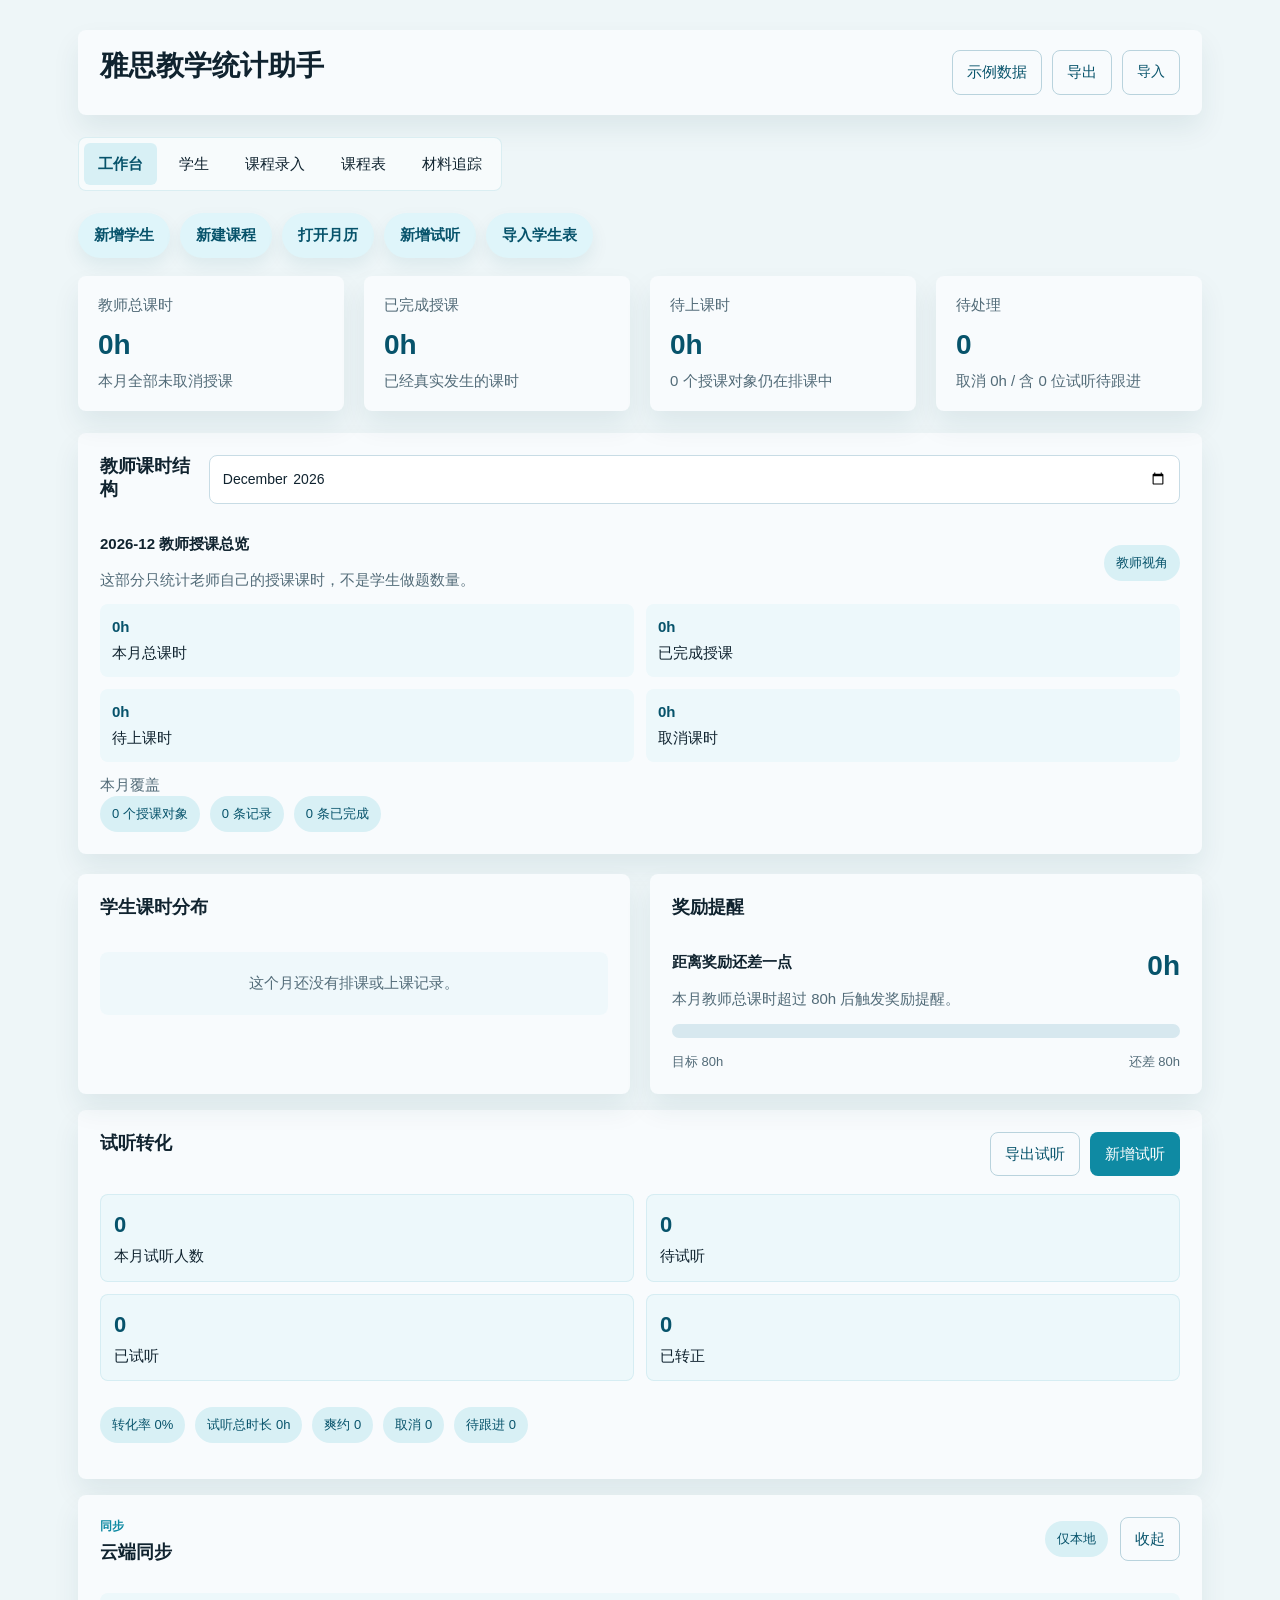
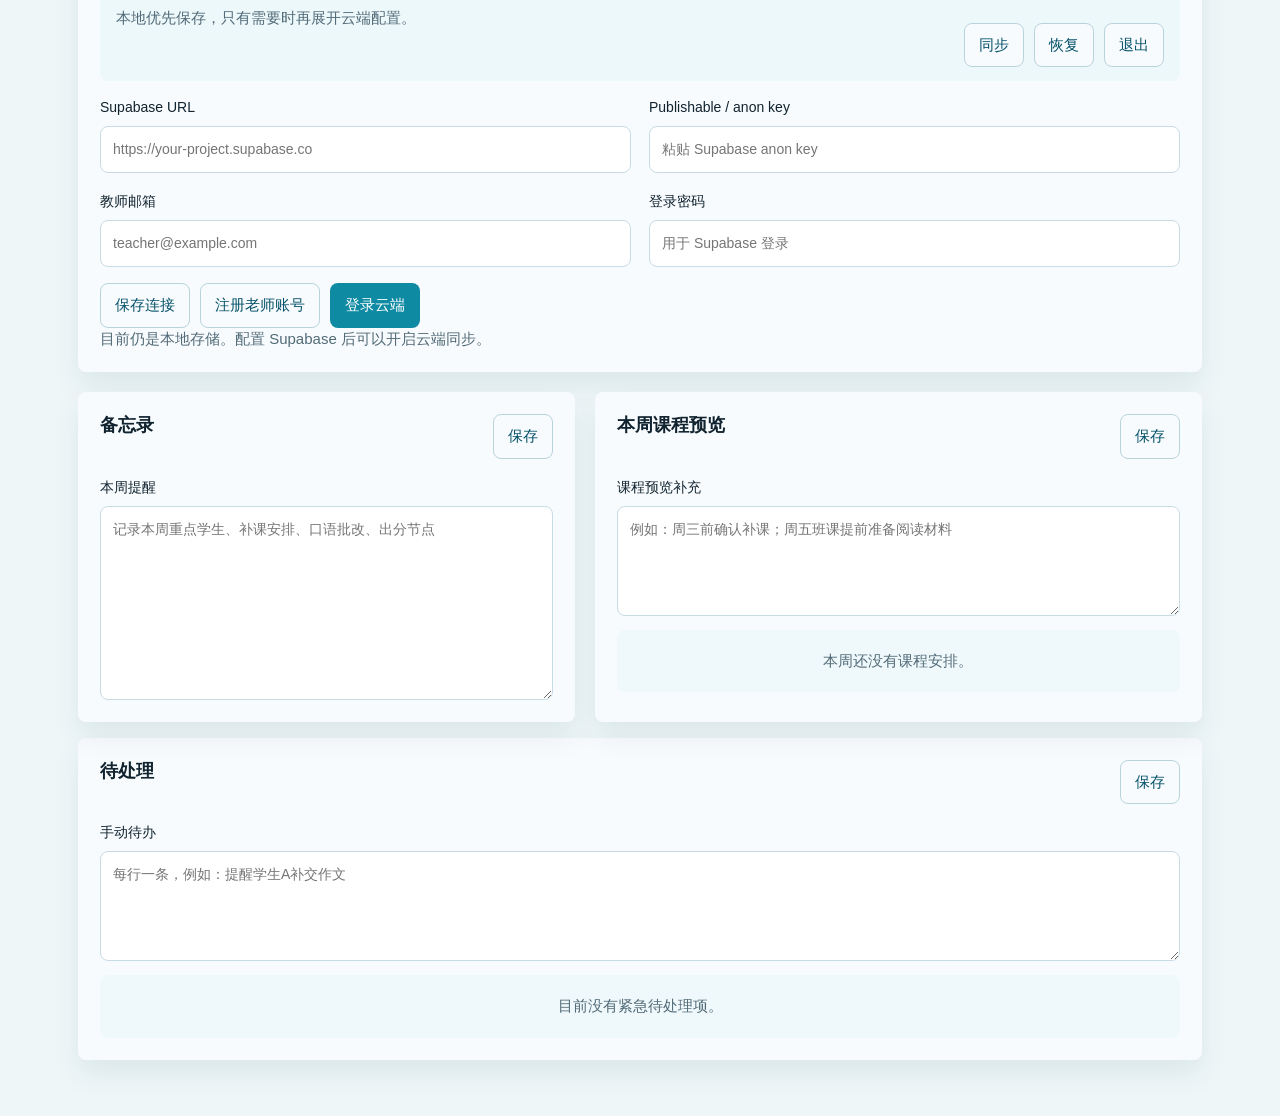
==== commit 7655a817: "Remove sample student data and privacy defaults" ====
--- a/docs/index.html
+++ b/docs/index.html
@@ -4,7 +4,7 @@
     <meta charset="UTF-8" />
     <meta name="viewport" content="width=device-width, initial-scale=1.0" />
     <title>雅思教学统计助手</title>
-    <link rel="stylesheet" href="./style.css?v=20260521-publish" />
+    <link rel="stylesheet" href="./style.css?v=20260521-privacy" />
   </head>
   <body>
     <div class="app-shell">
@@ -156,7 +156,7 @@
             </div>
             <label class="full-span dashboard-note">
               手动待办
-              <textarea id="todoInput" rows="4" placeholder="每行一条，例如：提醒冯成妍补交作文"></textarea>
+              <textarea id="todoInput" rows="4" placeholder="每行一条，例如：提醒学生A补交作文"></textarea>
             </label>
             <div id="followUpList" class="stack-list"></div>
           </article>
@@ -186,7 +186,7 @@
                 <input type="hidden" id="studentId" />
                 <label>
                   学生姓名
-                  <input id="studentName" type="text" placeholder="例如：Luna" required />
+                  <input id="studentName" type="text" placeholder="例如：学生A" required />
                 </label>
                 <div class="field-shell">
                   <span class="field-title">考试类型</span>
@@ -239,7 +239,7 @@
                   匹配助教
                   <select id="studentAssistant">
                     <option value="未匹配">未匹配</option>
-                    <option value="Polla">Polla</option>
+                    <option value="助教A">助教A</option>
                     <option value="其他助教">其他助教</option>
                   </select>
                 </label>
@@ -659,7 +659,7 @@
           <input type="hidden" id="trialId" />
           <label>
             学生姓名
-            <input id="trialName" type="text" placeholder="例如：Mia" required />
+            <input id="trialName" type="text" placeholder="例如：试听A" required />
           </label>
           <label>
             联系方式
@@ -749,6 +749,6 @@
       </div>
     </div>
 
-    <script src="./app.js?v=20260521-publish"></script>
+    <script src="./app.js?v=20260521-privacy"></script>
   </body>
 </html>
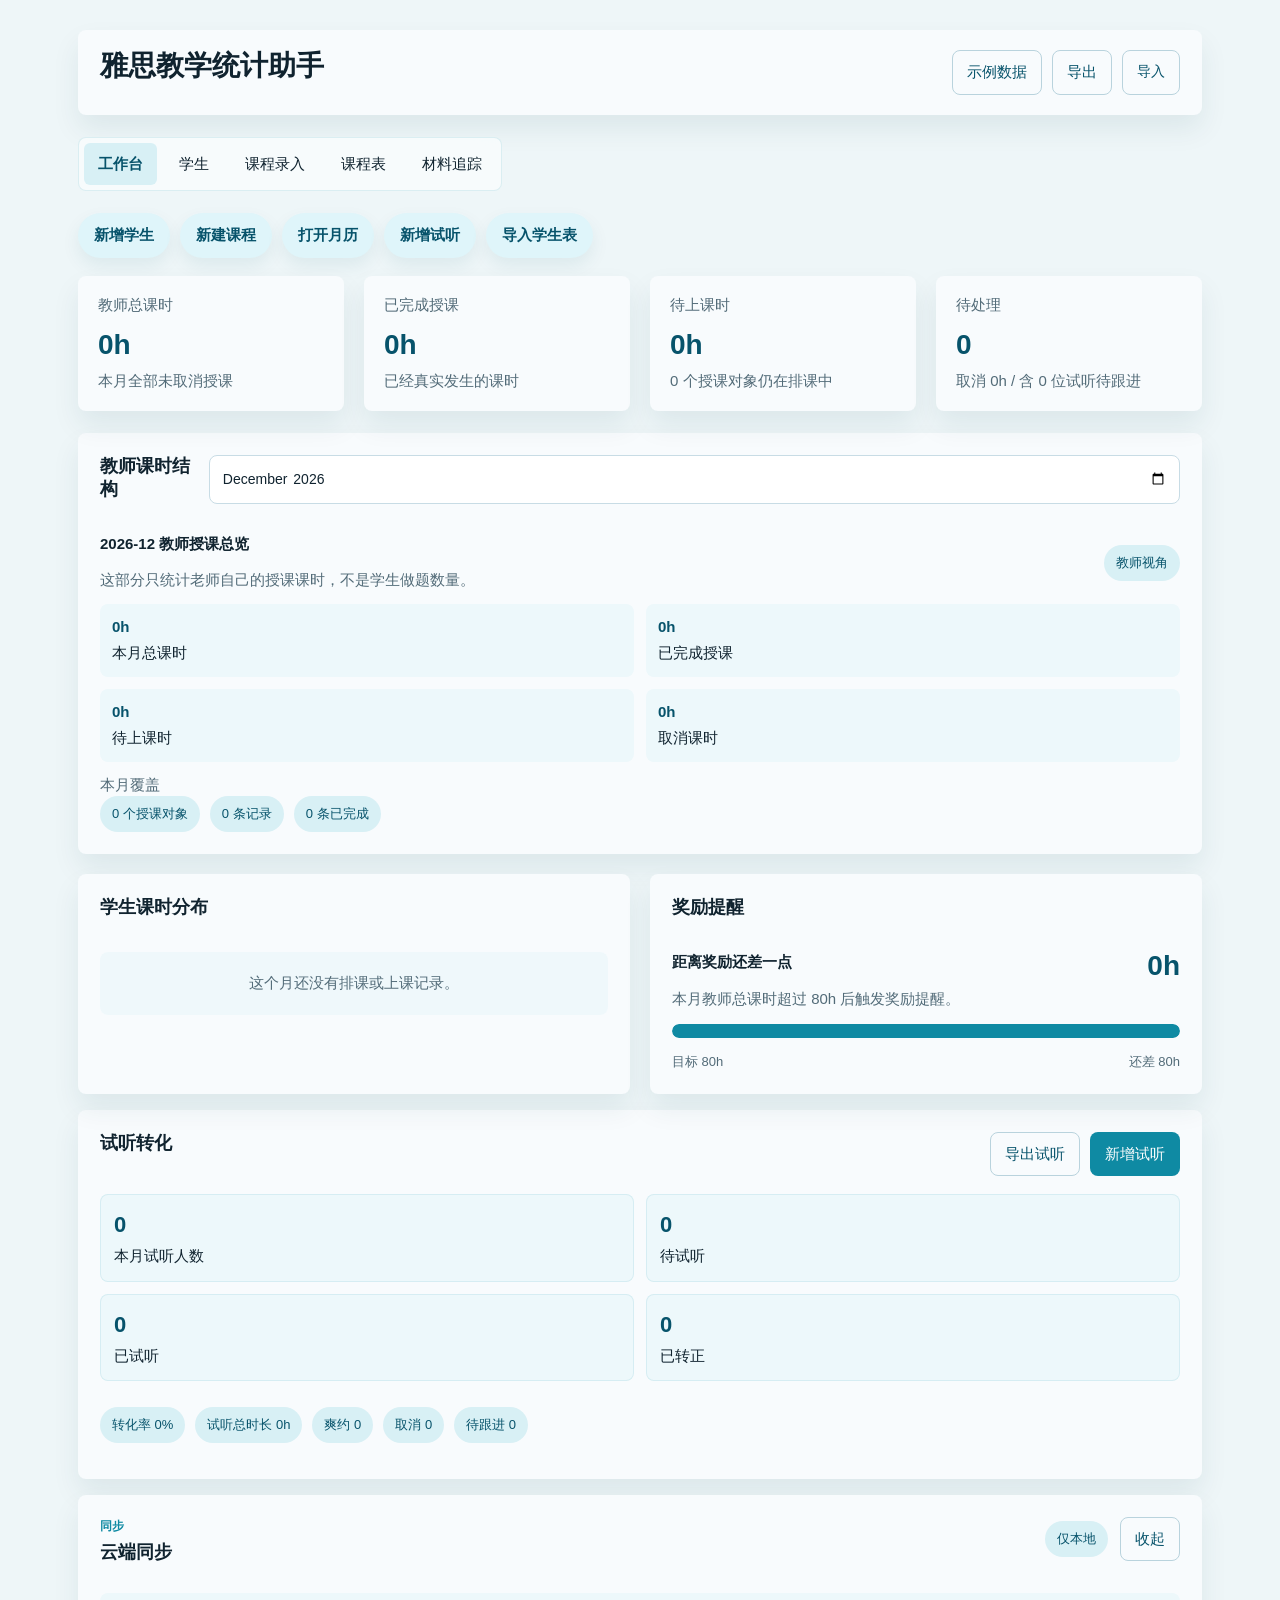
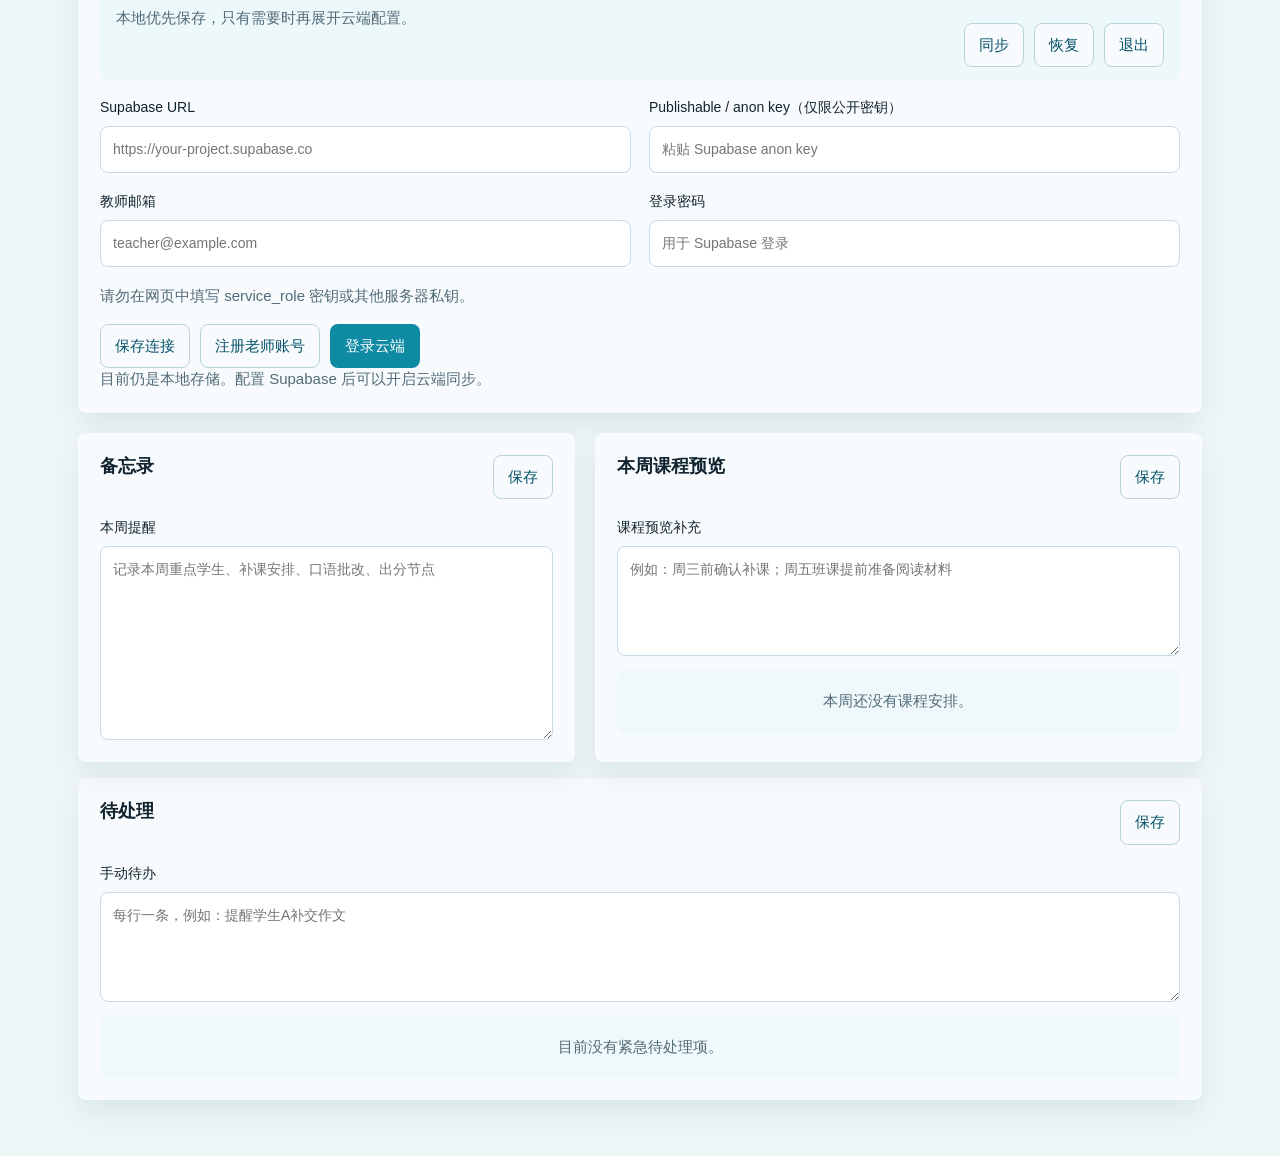
==== commit 3266435f: "Remove student data and harden public release" ====
--- a/docs/index.html
+++ b/docs/index.html
@@ -3,8 +3,13 @@
   <head>
     <meta charset="UTF-8" />
     <meta name="viewport" content="width=device-width, initial-scale=1.0" />
+    <meta name="referrer" content="no-referrer" />
+    <meta
+      http-equiv="Content-Security-Policy"
+      content="default-src 'self'; script-src 'self'; style-src 'self'; img-src 'self' data: blob:; connect-src 'self' https://*.supabase.co; object-src 'none'; base-uri 'none'; form-action 'self'"
+    />
     <title>雅思教学统计助手</title>
-    <link rel="stylesheet" href="./style.css?v=20260521-privacy" />
+    <link rel="stylesheet" href="./style.css?v=20260802-privacy" />
   </head>
   <body>
     <div class="app-shell">
@@ -103,7 +108,7 @@
                   <input id="cloudUrl" type="url" placeholder="https://your-project.supabase.co" />
                 </label>
                 <label>
-                  Publishable / anon key
+                  Publishable / anon key（仅限公开密钥）
                   <input id="cloudAnonKey" type="password" placeholder="粘贴 Supabase anon key" />
                 </label>
                 <label>
@@ -114,6 +119,7 @@
                   登录密码
                   <input id="cloudPassword" type="password" placeholder="用于 Supabase 登录" />
                 </label>
+                <div class="stack-meta full-span">请勿在网页中填写 service_role 密钥或其他服务器私钥。</div>
               </div>
               <div class="cloud-actions">
                 <button id="saveCloudConfigBtn" type="button" class="ghost-btn">保存连接</button>
@@ -168,7 +174,7 @@
               <div class="panel-head">
                 <h2>学生列表</h2>
                 <div class="panel-actions">
-                  <a class="ghost-btn" href="./student-import-template.xlsx" download>Excel范本</a>
+                  <a class="ghost-btn" href="./student-import-template.xlsx?v=20260606-simple" download>Excel范本</a>
                   <label class="ghost-btn import-btn">
                     导入学生Excel
                     <input id="studentExcelInput" type="file" accept=".xlsx,.csv" />
@@ -252,6 +258,68 @@
                   <button type="button" id="resetStudentBtn" class="ghost-btn">清空</button>
                 </div>
               </form>
+            </article>
+
+            <article class="panel-card full-width exam-score-panel">
+              <div class="panel-head">
+                <div>
+                  <div class="panel-kicker">IELTS Score</div>
+                  <h2>实考成绩</h2>
+                </div>
+                <div class="panel-actions">
+                  <button id="resetScoreBtn" type="button" class="ghost-btn">清空成绩表单</button>
+                </div>
+              </div>
+              <div class="exam-score-layout">
+                <form id="scoreForm" class="form-grid score-form">
+                  <input type="hidden" id="scoreId" />
+                  <label>
+                    学生
+                    <select id="scoreStudent"></select>
+                  </label>
+                  <label>
+                    实考日期
+                    <input id="scoreDate" type="date" />
+                  </label>
+                  <label>
+                    Listening
+                    <input id="scoreListening" type="number" min="0" max="9" step="0.5" placeholder="例如：6.5" />
+                  </label>
+                  <label>
+                    Reading
+                    <input id="scoreReading" type="number" min="0" max="9" step="0.5" placeholder="例如：7.0" />
+                  </label>
+                  <label>
+                    Writing
+                    <input id="scoreWriting" type="number" min="0" max="9" step="0.5" placeholder="例如：6.0" />
+                  </label>
+                  <label>
+                    Speaking
+                    <input id="scoreSpeaking" type="number" min="0" max="9" step="0.5" placeholder="例如：6.5" />
+                  </label>
+                  <label>
+                    Overall
+                    <input id="scoreOverall" type="number" min="0" max="9" step="0.5" placeholder="例如：6.5" />
+                  </label>
+                  <label>
+                    成绩截图（可选）
+                    <input id="scoreScreenshotInput" type="file" accept="image/*" />
+                  </label>
+                  <label class="full-span">
+                    备注（可选）
+                    <textarea id="scoreNotes" rows="3" placeholder="记录出分背景、复议、单科短板或下次目标"></textarea>
+                  </label>
+                  <div class="score-screenshot-preview full-span" id="scoreScreenshotPreview"></div>
+                  <div class="form-actions full-span">
+                    <button type="submit" class="primary-btn">保存实考成绩</button>
+                    <button id="removeScoreScreenshotBtn" type="button" class="ghost-btn">移除截图</button>
+                  </div>
+                </form>
+                <div class="score-results">
+                  <div id="scoreComparisonPanel" class="score-comparison"></div>
+                  <div id="scoreList" class="stack-list"></div>
+                </div>
+              </div>
             </article>
           </div>
         </section>
@@ -749,6 +817,6 @@
       </div>
     </div>
 
-    <script src="./app.js?v=20260521-privacy"></script>
+    <script src="./app.js?v=20260802-privacy"></script>
   </body>
 </html>
--- a/docs/style.css
+++ b/docs/style.css
@@ -301,6 +301,10 @@
   align-items: start;
 }
 
+.workspace-grid > .full-width {
+  grid-column: 1 / -1;
+}
+
 .record-workspace {
   max-width: 980px;
   margin: 0 auto;
@@ -1267,6 +1271,119 @@
 
 .student-title h3 {
   margin-bottom: 0;
+}
+
+.exam-score-layout {
+  display: grid;
+  grid-template-columns: minmax(0, 0.9fr) minmax(320px, 1.1fr);
+  gap: 20px;
+  align-items: start;
+}
+
+.score-results {
+  display: grid;
+  gap: 14px;
+}
+
+.score-comparison {
+  display: grid;
+  gap: 12px;
+}
+
+.score-comparison-card {
+  padding: 16px;
+  border-radius: 8px;
+  background: var(--brand-soft-2);
+}
+
+.score-comparison-grid,
+.score-record-grid {
+  display: grid;
+  grid-template-columns: repeat(5, minmax(0, 1fr));
+  gap: 8px;
+}
+
+.score-metric {
+  padding: 10px;
+  border-radius: 8px;
+  background: var(--panel-strong);
+}
+
+.score-metric span,
+.score-attempt-date,
+.score-screenshot-meta {
+  display: block;
+  color: var(--muted);
+  font-size: 12px;
+}
+
+.score-metric strong {
+  display: block;
+  color: var(--brand-deep);
+  font-size: 19px;
+  line-height: 1.2;
+}
+
+.score-delta {
+  margin-top: 4px;
+  font-size: 12px;
+  font-weight: 700;
+}
+
+.score-delta.is-up {
+  color: #16725f;
+}
+
+.score-delta.is-down {
+  color: var(--danger);
+}
+
+.score-delta.is-same {
+  color: var(--muted);
+}
+
+.score-screenshot-preview {
+  min-height: 78px;
+  padding: 12px;
+  border-radius: 8px;
+  background: var(--brand-soft-2);
+}
+
+.score-screenshot-card {
+  display: grid;
+  grid-template-columns: 92px minmax(0, 1fr);
+  gap: 12px;
+  align-items: center;
+}
+
+.score-screenshot-card img,
+.score-thumb {
+  width: 92px;
+  height: 64px;
+  border-radius: 8px;
+  object-fit: cover;
+  border: 1px solid var(--line);
+  background: var(--panel-strong);
+}
+
+.score-record-head {
+  display: flex;
+  align-items: flex-start;
+  justify-content: space-between;
+  gap: 12px;
+  flex-wrap: wrap;
+}
+
+.score-record-main {
+  display: grid;
+  gap: 12px;
+}
+
+.score-record-thumb-row {
+  display: flex;
+  align-items: center;
+  gap: 12px;
+  flex-wrap: wrap;
 }
 
 .course-badge {
@@ -1514,6 +1631,9 @@
   .preview-section,
   .preview-section-body,
   .mini-grid,
+  .exam-score-layout,
+  .score-comparison-grid,
+  .score-record-grid,
   #studentTargetTicks,
   .time-weight-notes {
     grid-template-columns: 1fr;
